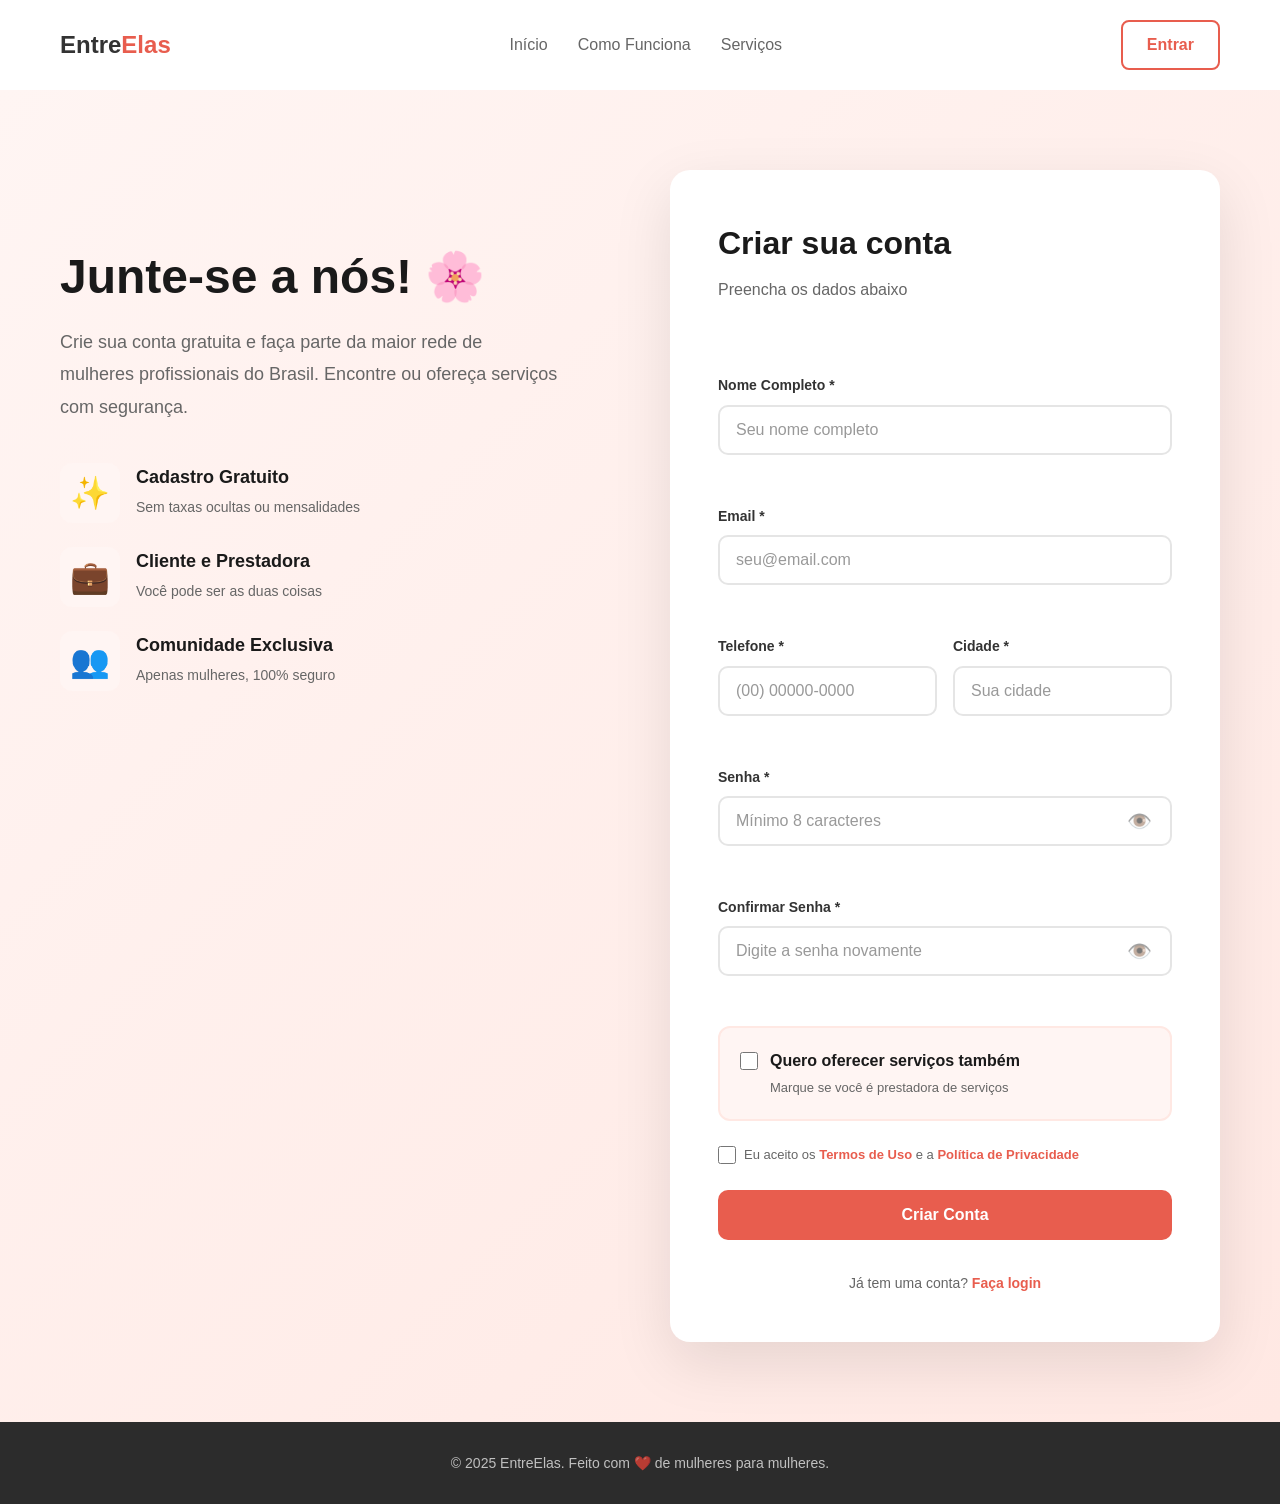
==== entreelas/frontend/pages/cadastro.html @ 90c79258 "upando um monte de pastas" ====
<html lang="pt-BR">
<head>
    <meta charset="UTF-8">
    <meta name="viewport" content="width=device-width, initial-scale=1.0">
    <title>Cadastrar - EntreElas</title>
    <link rel="stylesheet" href="../assets/css/style.css">
    <link rel="stylesheet" href="../assets/css/login.css">
    <link rel="stylesheet" href="../assets/css/cadastro.css">
</head>
<body>
    <!-- Header -->
    <header class="header">
        <div class="container">
            <a href="../index.html" class="logo">
                <h1 class="logo-text">Entre<span class="logo-highlight">Elas</span></h1>
            </a>
            
            <nav class="nav">
                <a href="../index.html" class="nav-link">Início</a>
                <a href="../index.html#como-funciona" class="nav-link">Como Funciona</a>
                <a href="../index.html#servicos" class="nav-link">Serviços</a>
            </nav>

            <div class="header-buttons">
                <a href="login.html" class="btn-entrar-header">Entrar</a>
            </div>
        </div>
    </header>

    <!-- Cadastro Section -->
    <section class="login-section cadastro-section">
        <div class="container">
            <div class="login-container">
                <!-- Lado Esquerdo - Informações -->
                <div class="login-info">
                    <div class="info-content">
                        <h2 class="info-title">Junte-se a nós! 🌸</h2>
                        <p class="info-description">
                            Crie sua conta gratuita e faça parte da maior rede de 
                            mulheres profissionais do Brasil. Encontre ou ofereça 
                            serviços com segurança.
                        </p>
                        
                        <div class="info-features">
                            <div class="feature-item">
                                <span class="feature-icon">✨</span>
                                <div>
                                    <h4>Cadastro Gratuito</h4>
                                    <p>Sem taxas ocultas ou mensalidades</p>
                                </div>
                            </div>
                            <div class="feature-item">
                                <span class="feature-icon">💼</span>
                                <div>
                                    <h4>Cliente e Prestadora</h4>
                                    <p>Você pode ser as duas coisas</p>
                                </div>
                            </div>
                            <div class="feature-item">
                                <span class="feature-icon">👥</span>
                                <div>
                                    <h4>Comunidade Exclusiva</h4>
                                    <p>Apenas mulheres, 100% seguro</p>
                                </div>
                            </div>
                        </div>
                    </div>
                </div>

                <!-- Lado Direito - Formulário -->
                <div class="login-form-container">
                    <div class="form-card">
                        <h1 class="form-title">Criar sua conta</h1>
                        <p class="form-subtitle">Preencha os dados abaixo</p>

                        <form id="cadastroForm" class="form">
                            <div id="messageContainer"></div>

                            <!-- Dados Básicos -->
                            <div class="form-group">
                                <label for="nome" class="form-label">Nome Completo *</label>
                                <input 
                                    type="text" 
                                    id="nome" 
                                    name="nome" 
                                    class="form-input" 
                                    placeholder="Seu nome completo"
                                    required
                                    aria-required="true"
                                    minlength="3"
                                >
                                <span class="form-error" id="nomeError"></span>
                            </div>

                            <div class="form-group">
                                <label for="email" class="form-label">Email *</label>
                                <input 
                                    type="email" 
                                    id="email" 
                                    name="email" 
                                    class="form-input" 
                                    placeholder="seu@email.com"
                                    required
                                    aria-required="true"
                                >
                                <span class="form-error" id="emailError"></span>
                            </div>

                            <div class="form-row">
                                <div class="form-group">
                                    <label for="telefone" class="form-label">Telefone *</label>
                                    <input 
                                        type="tel" 
                                        id="telefone" 
                                        name="telefone" 
                                        class="form-input" 
                                        placeholder="(00) 00000-0000"
                                        required
                                        aria-required="true"
                                        maxlength="15"
                                    >
                                    <span class="form-error" id="telefoneError"></span>
                                </div>

                                <div class="form-group">
                                    <label for="cidade" class="form-label">Cidade *</label>
                                    <input 
                                        type="text" 
                                        id="cidade" 
                                        name="cidade" 
                                        class="form-input" 
                                        placeholder="Sua cidade"
                                        required
                                        aria-required="true"
                                    >
                                    <span class="form-error" id="cidadeError"></span>
                                </div>
                            </div>

                            <div class="form-group">
                                <label for="senha" class="form-label">Senha *</label>
                                <div class="password-wrapper">
                                    <input 
                                        type="password" 
                                        id="senha" 
                                        name="senha" 
                                        class="form-input" 
                                        placeholder="Mínimo 8 caracteres"
                                        required
                                        aria-required="true"
                                        minlength="8"
                                    >
                                    <button type="button" class="toggle-password" id="togglePassword">
                                        👁️
                                    </button>
                                </div>
                                <span class="form-error" id="senhaError"></span>
                            </div>

                            <div class="form-group">
                                <label for="confirmarSenha" class="form-label">Confirmar Senha *</label>
                                <div class="password-wrapper">
                                    <input 
                                        type="password" 
                                        id="confirmarSenha" 
                                        name="confirmarSenha" 
                                        class="form-input" 
                                        placeholder="Digite a senha novamente"
                                        required
                                        aria-required="true"
                                        minlength="8"
                                    >
                                    <button type="button" class="toggle-password" id="toggleConfirmPassword">
                                        👁️
                                    </button>
                                </div>
                                <span class="form-error" id="confirmarSenhaError"></span>
                            </div>

                            <!-- Checkbox Prestadora -->
                            <div class="prestadora-section">
                                <label class="checkbox-container prestadora-checkbox">
                                    <input type="checkbox" id="ehPrestadora" name="ehPrestadora">
                                   
                                    <div>
                                        <strong>Quero oferecer serviços também</strong>
                                        <p class="checkbox-description">Marque se você é prestadora de serviços</p>
                                    </div>
                                </label>
                            </div>

                            <!-- Campos de Prestadora (aparecem se marcar checkbox) -->
                            <div id="prestadoraFields" class="prestadora-fields" style="display: none;">
                                <div class="form-group">
                                    <label for="areaAtuacao" class="form-label">Área de Atuação</label>
                                    <select id="areaAtuacao" name="areaAtuacao" class="form-input">
                                        <option value="">Selecione uma área</option>
                                        <option value="Eletricista">Eletricista</option>
                                        <option value="Babá">Babá</option>
                                        <option value="Diarista">Diarista</option>
                                        <option value="Cozinheira">Cozinheira</option>
                                        <option value="Cuidadora de Idosos">Cuidadora de Idosos</option>
                                        <option value="Manicure">Manicure</option>
                                        <option value="Costureira">Costureira</option>
                                        <option value="Personal Trainer">Personal Trainer</option>
                                        <option value="Psicóloga">Psicóloga</option>
                                        <option value="Encanadora">Encanadora</option>
                                        <option value="Pintora">Pintora</option>
                                        <option value="Jardineira">Jardineira</option>
                                        <option value="Outra">Outra</option>
                                    </select>
                                    <span class="form-error" id="areaAtuacaoError"></span>
                                </div>

                                <div class="form-group">
                                    <label for="descricaoProfissional" class="form-label">Descrição Profissional</label>
                                    <textarea 
                                        id="descricaoProfissional" 
                                        name="descricaoProfissional" 
                                        class="form-input form-textarea" 
                                        placeholder="Conte um pouco sobre sua experiência e serviços..."
                                        rows="4"
                                    ></textarea>
                                    <span class="form-error" id="descricaoProfissionalError"></span>
                                </div>
                            </div>

                            <!-- Termos -->
                            <label class="checkbox-container">
                                <input type="checkbox" id="termos" name="termos" required>
                                <span class="terms-text">
                                    Eu aceito os <a href="#" class="link-primary">Termos de Uso</a> e a 
                                    <a href="#" class="link-primary">Política de Privacidade</a>
                                </span>
                            </label>

                            <button type="submit" class="btn-submit" id="btnSubmit">
                                <span id="btnText">Criar Conta</span>
                                <span id="btnLoader" class="loader" style="display: none;"></span>
                            </button>

                            <div class="form-footer">
                                <p>Já tem uma conta? 
                                    <a href="login.html" class="link-primary">Faça login</a>
                                </p>
                            </div>
                        </form>
                    </div>
                </div>
            </div>
        </div>
    </section>

    <!-- Footer -->
    <footer class="footer">
        <div class="container">
            <p class="footer-text">© 2025 EntreElas. Feito com ❤️ de mulheres para mulheres.</p>
        </div>
    </footer>

    <script src="../assets/js/main.js"></script>
    <script src="../assets/js/auth.js"></script>
</body>
</html>
---- entreelas/frontend/assets/css/style.css ----
/* Reset e configurações globais */
* {
    margin: 0;
    padding: 0;
    box-sizing: border-box;
}

body {
    font-family: -apple-system, BlinkMacSystemFont, 'Segoe UI', 'Roboto', 'Helvetica', 'Arial', sans-serif;
    color: #333;
    line-height: 1.6;
    overflow-x: hidden;
}

a {
    text-decoration: none;
    color: inherit;
}

button {
    font-family: inherit;
}

.container {
    max-width: 1200px;
    margin: 0 auto;
    padding: 0 20px;
}

/* Utilitários */
.text-center {
    text-align: center;
}

.mt-20 {
    margin-top: 20px;
}

.mb-20 {
    margin-bottom: 20px;
}

/* Animações */
@keyframes fadeIn {
    from {
        opacity: 0;
        transform: translateY(20px);
    }
    to {
        opacity: 1;
        transform: translateY(0);
    }
}

@keyframes slideInLeft {
    from {
        opacity: 0;
        transform: translateX(-30px);
    }
    to {
        opacity: 1;
        transform: translateX(0);
    }
}

@keyframes slideInRight {
    from {
        opacity: 0;
        transform: translateX(30px);
    }
    to {
        opacity: 1;
        transform: translateX(0);
    }
}

.fade-in {
    animation: fadeIn 0.6s ease-out;
}

.slide-in-left {
    animation: slideInLeft 0.6s ease-out;
}

.slide-in-right {
    animation: slideInRight 0.6s ease-out;
}
---- entreelas/frontend/assets/css/login.css ----
/* Login/Cadastro Shared Styles */
.header {
    background-color: #fff;
    padding: 20px 0;
    box-shadow: 0 2px 10px rgba(0,0,0,0.05);
}

.header .container {
    display: flex;
    justify-content: space-between;
    align-items: center;
}

.logo {
    display: flex;
    align-items: center;
    gap: 8px;
}

.logo-icon {
    width: 40px;
    height: 40px;
    background-color: #E85D4E;
    border-radius: 50%;
    display: flex;
    align-items: center;
    justify-content: center;
    font-size: 20px;
}

.logo-text {
    font-size: 24px;
    font-weight: 700;
    color: #333;
}

.logo-highlight {
    color: #E85D4E;
}

.nav {
    display: flex;
    gap: 30px;
}

.nav-link {
    color: #666;
    font-weight: 500;
    transition: color 0.3s;
}

.nav-link:hover {
    color: #E85D4E;
}

.btn-cadastrar {
    padding: 10px 24px;
    background-color: #E85D4E;
    border: none;
    border-radius: 8px;
    color: white;
    font-weight: 600;
    cursor: pointer;
    transition: background-color 0.3s;
    display: inline-block;
}

.btn-cadastrar:hover {
    background-color: #d54a3b;
}

/* Login Section */
.login-section {
    min-height: calc(100vh - 160px);
    background: linear-gradient(135deg, #FFF5F3 0%, #FFE8E3 100%);
    padding: 60px 0;
    display: flex;
    align-items: center;
}

.login-container {
    display: grid;
    grid-template-columns: 1fr 1fr;
    gap: 60px;
    align-items: center;
}

/* Login Info */
.login-info {
    display: flex;
    align-items: center;
    margin-bottom: 104%;
}

.info-content {
    max-width: 500px;
}

.info-title {
    font-size: 48px;
    font-weight: 800;
    color: #1a1a1a;
    margin-bottom: 20px;
    line-height: 1.2;
}

.info-description {
    font-size: 18px;
    color: #666;
    line-height: 1.8;
    margin-bottom: 40px;
}

.info-features {
    display: flex;
    flex-direction: column;
    gap: 24px;
}

.feature-item {
    display: flex;
    gap: 16px;
    align-items: flex-start;
}

.feature-icon {
    font-size: 32px;
    background-color: #FFF5F3;
    width: 60px;
    height: 60px;
    border-radius: 12px;
    display: flex;
    align-items: center;
    justify-content: center;
    flex-shrink: 0;
}

.feature-item h4 {
    font-size: 18px;
    font-weight: 700;
    color: #1a1a1a;
    margin-bottom: 4px;
}

.feature-item p {
    font-size: 14px;
    color: #666;
}

/* Form Container */
.login-form-container {
    display: flex;
    justify-content: center;
}

.form-card {
    background-color: white;
    padding: 48px;
    border-radius: 20px;
    box-shadow: 0 20px 60px rgba(0,0,0,0.1);
    width: 100%;
    max-width: 480px;
}

.form-title {
    font-size: 32px;
    font-weight: 800;
    color: #1a1a1a;
    margin-bottom: 8px;
}

.form-subtitle {
    font-size: 16px;
    color: #666;
    margin-bottom: 32px;
}

/* Form Styles */
.form {
    display: flex;
    flex-direction: column;
    gap: 24px;
}

.form-group {
    display: flex;
    flex-direction: column;
    gap: 8px;
}

.form-label {
    font-size: 14px;
    font-weight: 600;
    color: #333;
}

.form-input {
    padding: 14px 16px;
    border: 2px solid #E5E5E5;
    border-radius: 10px;
    font-size: 16px;
    color: #333;
    transition: all 0.3s;
    width: 100%;
}

.form-input:focus {
    outline: none;
    border-color: #E85D4E;
    box-shadow: 0 0 0 4px rgba(232, 93, 78, 0.1);
}

.form-input::placeholder {
    color: #999;
}

.form-error {
    font-size: 13px;
    color: #DC3545;
    min-height: 18px;
}

/* Password Wrapper */
.password-wrapper {
    position: relative;
}

.password-wrapper .form-input {
    padding-right: 50px;
}

.toggle-password {
    position: absolute;
    right: 12px;
    top: 50%;
    transform: translateY(-50%);
    background: none;
    border: none;
    cursor: pointer;
    font-size: 20px;
    padding: 8px;
    opacity: 0.6;
    transition: opacity 0.3s;
}

.toggle-password:hover {
    opacity: 1;
}

/* Form Options */
.form-options {
    display: flex;
    justify-content: space-between;
    align-items: center;
    margin-top: -8px;
}

.checkbox-container {
    display: flex;
    align-items: center;
    gap: 8px;
    font-size: 14px;
    color: #666;
    cursor: pointer;
    user-select: none;
}

.checkbox-container input[type="checkbox"] {
    width: 18px;
    height: 18px;
    cursor: pointer;
    accent-color: #E85D4E;
}

.forgot-password {
    font-size: 14px;
    color: #E85D4E;
    font-weight: 600;
    transition: color 0.3s;
}

.forgot-password:hover {
    color: #d54a3b;
}

/* Submit Button */
.btn-submit {
    padding: 16px;
    background-color: #E85D4E;
    border: none;
    border-radius: 10px;
    color: white;
    font-size: 16px;
    font-weight: 600;
    cursor: pointer;
    transition: all 0.3s;
    position: relative;
    display: flex;
    align-items: center;
    justify-content: center;
    gap: 8px;
}

.btn-submit:hover {
    background-color: #d54a3b;
    transform: translateY(-2px);
    box-shadow: 0 4px 12px rgba(232, 93, 78, 0.3);
}

.btn-submit:disabled {
    background-color: #ccc;
    cursor: not-allowed;
    transform: none;
}

/* Loader */
.loader {
    width: 20px;
    height: 20px;
    border: 3px solid rgba(255,255,255,0.3);
    border-top-color: white;
    border-radius: 50%;
    animation: spin 0.8s linear infinite;
}

@keyframes spin {
    to { transform: rotate(360deg); }
}

/* Form Footer */
.form-footer {
    text-align: center;
    margin-top: 8px;
}

.form-footer p {
    font-size: 14px;
    color: #666;
}

.link-primary {
    color: #E85D4E;
    font-weight: 600;
    transition: color 0.3s;
}

.link-primary:hover {
    color: #d54a3b;
}

/* Messages */
#messageContainer {
    margin-bottom: 16px;
}

.alert {
    padding: 12px 16px;
    border-radius: 8px;
    font-size: 14px;
    margin-bottom: 16px;
    animation: slideDown 0.3s ease-out;
}

.alert-success {
    background-color: #D4EDDA;
    color: #155724;
    border: 1px solid #C3E6CB;
}

.alert-error {
    background-color: #F8D7DA;
    color: #721C24;
    border: 1px solid #F5C6CB;
}

@keyframes slideDown {
    from {
        opacity: 0;
        transform: translateY(-10px);
    }
    to {
        opacity: 1;
        transform: translateY(0);
    }
}

/* Footer */
.footer {
    background-color: #2C2C2C;
    color: white;
    padding: 30px 0;
    text-align: center;
}

.footer-text {
    font-size: 14px;
    color: rgba(255,255,255,0.7);
}

/* Responsividade */
@media (max-width: 1024px) {
    .login-container {
        grid-template-columns: 1fr;
        gap: 40px;
    }

    .login-info {
        text-align: center;
        justify-content: center;
    }

    .info-content {
        max-width: 600px;
    }

    .info-features {
        align-items: center;
    }

    .feature-item {
        max-width: 400px;
    }
}

@media (max-width: 768px) {
    .nav {
        display: none;
    }

    .login-section {
        padding: 40px 0;
    }

    .form-card {
        padding: 32px 24px;
    }

    .info-title {
        font-size: 36px;
    }

    .form-title {
        font-size: 28px;
    }

    .form-options {
        flex-direction: column;
        align-items: flex-start;
        gap: 12px;
    }
}
---- entreelas/frontend/assets/css/cadastro.css ----
/* Estilos específicos do cadastro */
.btn-entrar-header {
    padding: 10px 24px;
    background-color: transparent;
    border: 2px solid #E85D4E;
    border-radius: 8px;
    color: #E85D4E;
    font-weight: 600;
    cursor: pointer;
    transition: all 0.3s;
    display: inline-block;
}

.btn-entrar-header:hover {
    background-color: #E85D4E;
    color: white;
}

.cadastro-section {
    padding: 80px 0;
}

.form-card {
    max-width: 550px;
}

.form-row {
    display: grid;
    grid-template-columns: 1fr 1fr;
    gap: 16px;
}

.form-textarea {
    resize: vertical;
    min-height: 100px;
    font-family: inherit;
}

/* Prestadora Section */
.prestadora-section {
    background-color: #FFF5F3;
    padding: 20px;
    border-radius: 12px;
    border: 2px solid #FFE8E3;
}

.prestadora-checkbox {
    cursor: pointer;
    display: flex;
    align-items: flex-start;
    gap: 12px;
}

.prestadora-checkbox input[type="checkbox"] {
    margin-top: 4px;
}

.prestadora-checkbox strong {
    font-size: 16px;
    color: #1a1a1a;
    display: block;
    margin-bottom: 4px;
}

.checkbox-description {
    font-size: 13px;
    color: #666;
    margin: 0;
}

.checkmark-custom {
    width: 20px;
    height: 20px;
    border: 2px solid #E85D4E;
    border-radius: 4px;
    flex-shrink: 0;
    margin-top: 2px;
}

input[type="checkbox"]:checked + .checkmark-custom {
    background-color: #E85D4E;
    position: relative;
}

input[type="checkbox"]:checked + .checkmark-custom::after {
    content: '✓';
    position: absolute;
    color: white;
    font-size: 14px;
    font-weight: bold;
    top: 50%;
    left: 50%;
    transform: translate(-50%, -50%);
}

/* Campos de Prestadora */
.prestadora-fields {
    background-color: #F8F9FA;
    padding: 24px;
    border-radius: 12px;
    border: 2px solid #E5E5E5;
    animation: slideDown 0.3s ease-out;
}

.terms-text {
    font-size: 13px;
    color: #666;
}

/* Select customizado */
select.form-input {
    cursor: pointer;
    appearance: none;
    background-image: url("data:image/svg+xml,%3Csvg xmlns='http://www.w3.org/2000/svg' width='12' height='12' viewBox='0 0 12 12'%3E%3Cpath fill='%23333' d='M6 9L1 4h10z'/%3E%3C/svg%3E");
    background-repeat: no-repeat;
    background-position: right 16px center;
    padding-right: 40px;
}

/* Responsividade */
@media (max-width: 768px) {
    .form-row {
        grid-template-columns: 1fr;
    }

    .cadastro-section {
        padding: 40px 0;
    }
}
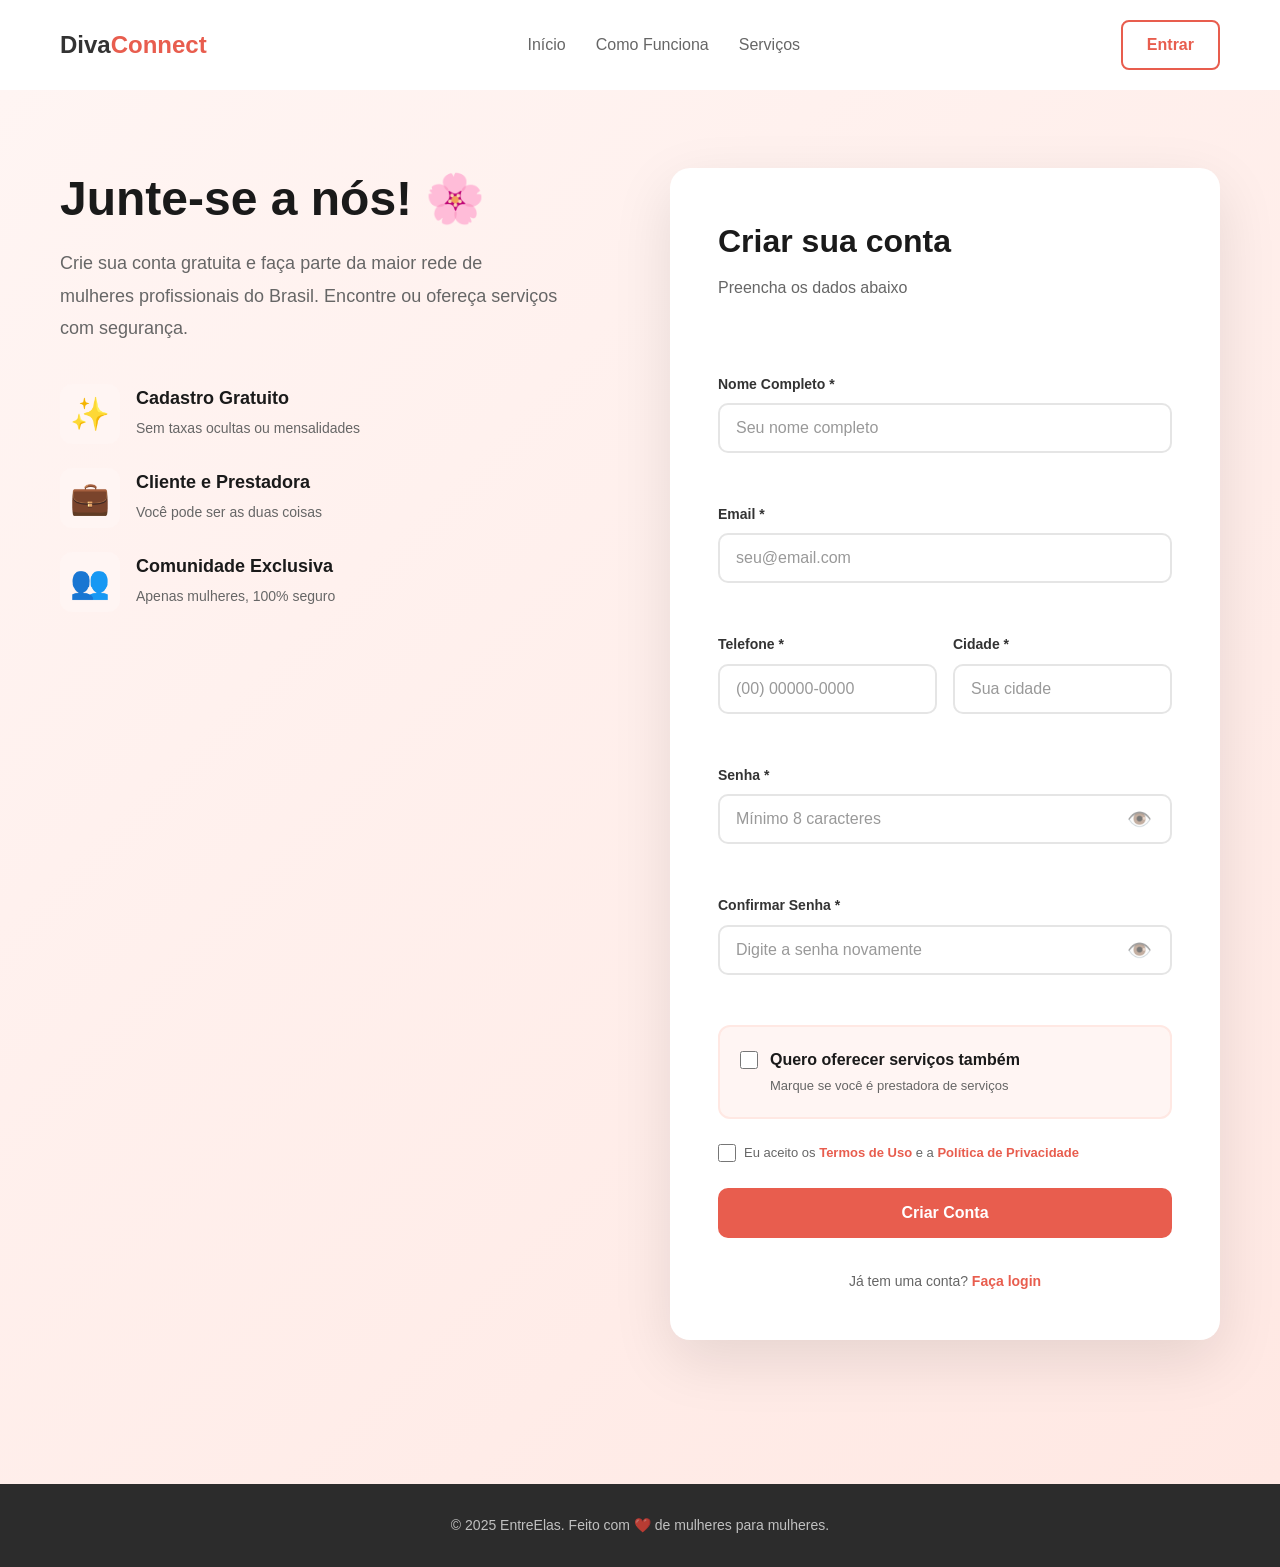
==== commit ca18c668: "comitando as mudanças" ====
--- a/entreelas/frontend/pages/cadastro.html
+++ b/entreelas/frontend/pages/cadastro.html
@@ -13,7 +13,7 @@
     <header class="header">
         <div class="container">
             <a href="../index.html" class="logo">
-                <h1 class="logo-text">Entre<span class="logo-highlight">Elas</span></h1>
+                <h1 class="logo-text">Diva<span class="logo-highlight">Connect</span></h1>
             </a>
             
             <nav class="nav">
--- a/entreelas/frontend/assets/css/login.css
+++ b/entreelas/frontend/assets/css/login.css
@@ -89,7 +89,7 @@
 .login-info {
     display: flex;
     align-items: center;
-    margin-bottom: 104%;
+    margin-bottom: 144%;
 }
 
 .info-content {
@@ -148,9 +148,10 @@
 }
 
 /* Form Container */
-.login-form-container {
+.login-form-container{
     display: flex;
     justify-content: center;
+    margin-top: -12%;
 }
 
 .form-card {
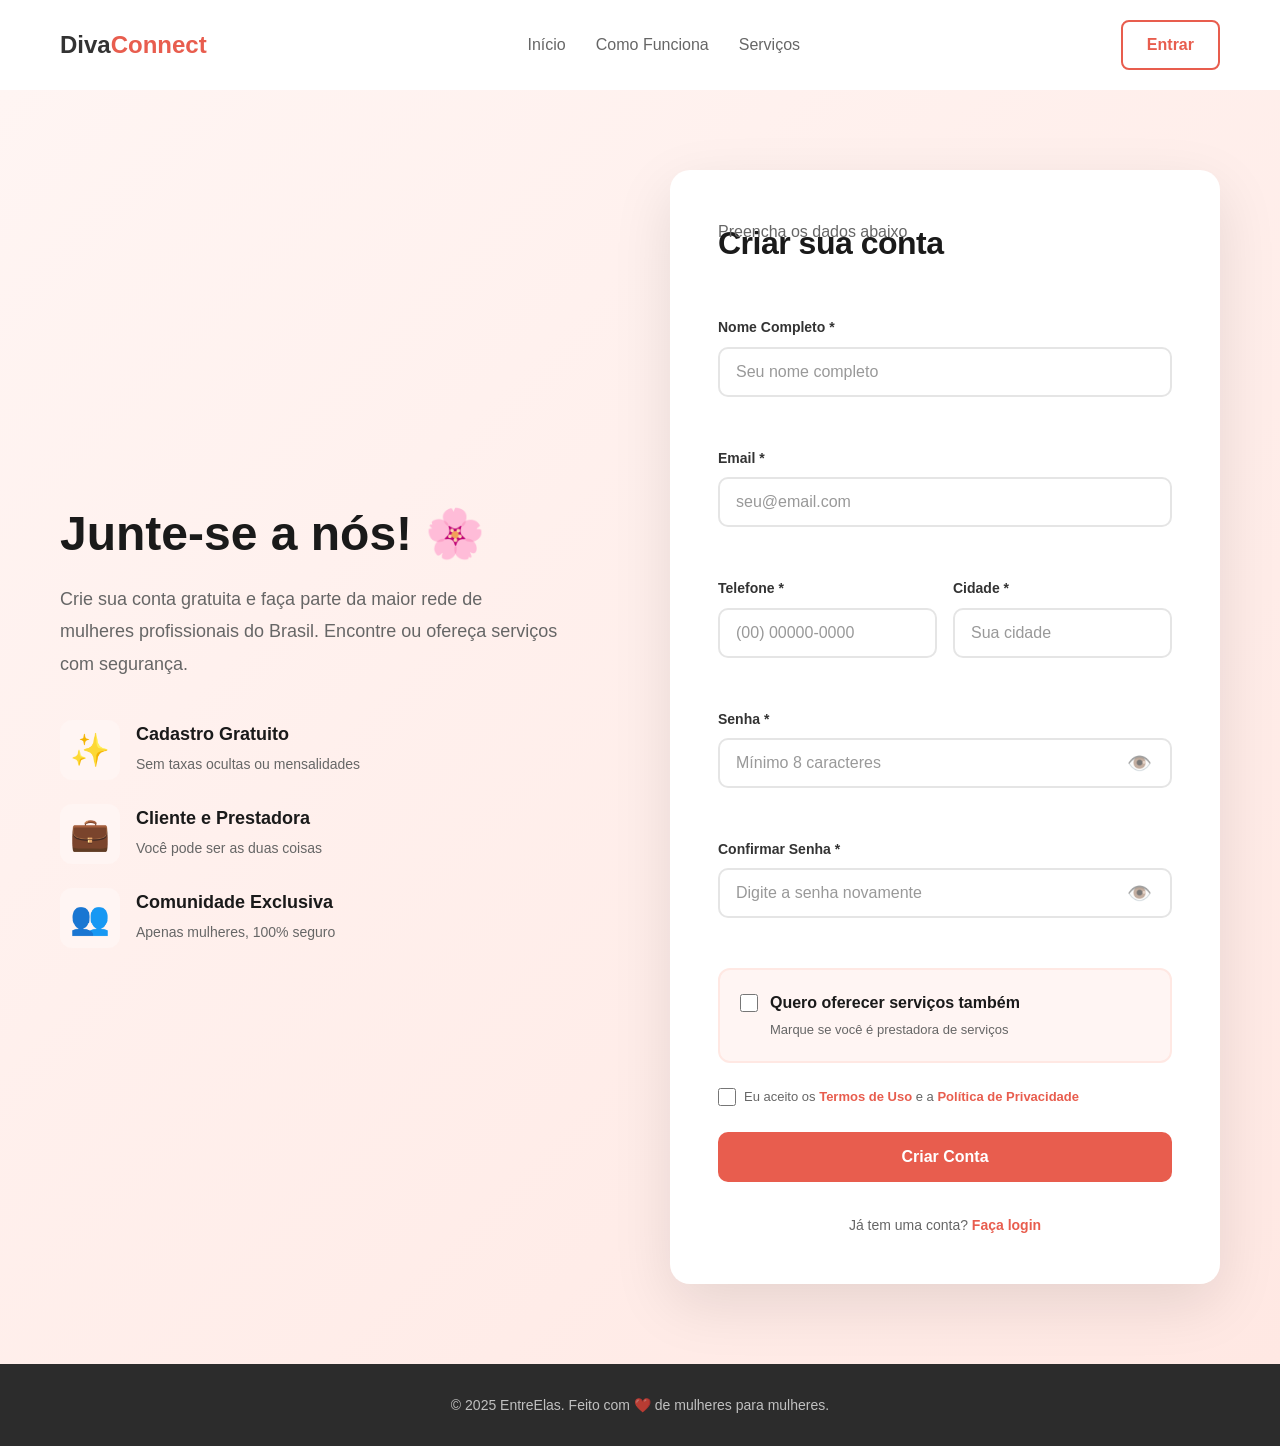
==== commit 5bbf4543: "colocando mais imagens" ====
--- a/entreelas/frontend/pages/cadastro.html
+++ b/entreelas/frontend/pages/cadastro.html
@@ -9,7 +9,6 @@
     <link rel="stylesheet" href="../assets/css/cadastro.css">
 </head>
 <body>
-    <!-- Header -->
     <header class="header">
         <div class="container">
             <a href="../index.html" class="logo">
@@ -28,11 +27,9 @@
         </div>
     </header>
 
-    <!-- Cadastro Section -->
     <section class="login-section cadastro-section">
         <div class="container">
             <div class="login-container">
-                <!-- Lado Esquerdo - Informações -->
                 <div class="login-info">
                     <div class="info-content">
                         <h2 class="info-title">Junte-se a nós! 🌸</h2>
@@ -68,7 +65,6 @@
                     </div>
                 </div>
 
-                <!-- Lado Direito - Formulário -->
                 <div class="login-form-container">
                     <div class="form-card">
                         <h1 class="form-title">Criar sua conta</h1>
@@ -77,7 +73,6 @@
                         <form id="cadastroForm" class="form">
                             <div id="messageContainer"></div>
 
-                            <!-- Dados Básicos -->
                             <div class="form-group">
                                 <label for="nome" class="form-label">Nome Completo *</label>
                                 <input 
@@ -178,7 +173,6 @@
                                 <span class="form-error" id="confirmarSenhaError"></span>
                             </div>
 
-                            <!-- Checkbox Prestadora -->
                             <div class="prestadora-section">
                                 <label class="checkbox-container prestadora-checkbox">
                                     <input type="checkbox" id="ehPrestadora" name="ehPrestadora">
@@ -190,7 +184,6 @@
                                 </label>
                             </div>
 
-                            <!-- Campos de Prestadora (aparecem se marcar checkbox) -->
                             <div id="prestadoraFields" class="prestadora-fields" style="display: none;">
                                 <div class="form-group">
                                     <label for="areaAtuacao" class="form-label">Área de Atuação</label>
@@ -226,7 +219,6 @@
                                 </div>
                             </div>
 
-                            <!-- Termos -->
                             <label class="checkbox-container">
                                 <input type="checkbox" id="termos" name="termos" required>
                                 <span class="terms-text">
@@ -252,7 +244,6 @@
         </div>
     </section>
 
-    <!-- Footer -->
     <footer class="footer">
         <div class="container">
             <p class="footer-text">© 2025 EntreElas. Feito com ❤️ de mulheres para mulheres.</p>
--- a/entreelas/frontend/assets/css/login.css
+++ b/entreelas/frontend/assets/css/login.css
@@ -1,4 +1,645 @@
-/* Login/Cadastro Shared Styles */
+/* Login Page - Design Único */
+* {
+    margin: 0;
+    padding: 0;
+    box-sizing: border-box;
+}
+
+body {
+    font-family: -apple-system, BlinkMacSystemFont, 'Segoe UI', 'Roboto', 'Oxygen', sans-serif;
+    overflow: hidden;
+}
+
+.login-wrapper {
+    display: grid;
+    grid-template-columns: 45% 55%;
+    height: 100vh;
+    position: relative;
+}
+
+/* ========== LADO ESQUERDO - BRANDING ========== */
+.login-brand-side {
+    background: linear-gradient(135deg, #E85D4E 0%, #FF6B6B 50%, #FF9E8E 100%);
+    position: relative;
+    overflow: hidden;
+    display: flex;
+    align-items: center;
+    justify-content: center;
+}
+
+/* Formas Flutuantes Animadas */
+.floating-shapes {
+    position: absolute;
+    width: 100%;
+    height: 100%;
+    overflow: hidden;
+}
+
+.shape {
+    position: absolute;
+    border-radius: 50%;
+    background: rgba(255, 255, 255, 0.1);
+    backdrop-filter: blur(10px);
+    animation: float 20s infinite ease-in-out;
+}
+
+.shape-1 {
+    width: 300px;
+    height: 300px;
+    top: -100px;
+    left: -100px;
+    animation-delay: 0s;
+}
+
+.shape-2 {
+    width: 200px;
+    height: 200px;
+    bottom: -50px;
+    right: -50px;
+    animation-delay: 5s;
+}
+
+.shape-3 {
+    width: 150px;
+    height: 150px;
+    top: 50%;
+    left: 10%;
+    animation-delay: 10s;
+}
+
+.shape-4 {
+    width: 100px;
+    height: 100px;
+    bottom: 20%;
+    left: 60%;
+    animation-delay: 15s;
+}
+
+@keyframes float {
+    0%, 100% {
+        transform: translate(0, 0) scale(1);
+    }
+    33% {
+        transform: translate(30px, -30px) scale(1.1);
+    }
+    66% {
+        transform: translate(-20px, 20px) scale(0.9);
+    }
+}
+
+/* Brand Content */
+.brand-content {
+    position: relative;
+    z-index: 1;
+    text-align: center;
+    color: white;
+    padding: 40px;
+    animation: slideInLeft 0.8s ease-out;
+}
+
+.brand-logo {
+    margin-bottom: 32px;
+}
+
+.logo-circle {
+    width: 80px;
+    height: 80px;
+    background: rgba(255, 255, 255, 0.2);
+    backdrop-filter: blur(20px);
+    border-radius: 50%;
+    display: flex;
+    align-items: center;
+    justify-content: center;
+    margin: 0 auto 20px;
+    box-shadow: 0 8px 32px rgba(0, 0, 0, 0.1);
+    animation: pulse 2s infinite;
+}
+
+.heart-svg {
+    width: 40px;
+    height: 40px;
+}
+
+@keyframes pulse {
+    0%, 100% {
+        transform: scale(1);
+    }
+    50% {
+        transform: scale(1.05);
+    }
+}
+
+.brand-title {
+    font-size: 48px;
+    font-weight: 900;
+    letter-spacing: -1px;
+}
+
+.brand-highlight {
+    color: rgba(255, 255, 255, 0.9);
+}
+
+.brand-tagline {
+    max-width: 400px;
+    margin: 0 auto 48px;
+}
+
+.brand-tagline p {
+    font-size: 18px;
+    line-height: 1.6;
+    color: rgba(255, 255, 255, 0.9);
+}
+
+/* Stats */
+.brand-stats {
+    display: flex;
+    justify-content: center;
+    align-items: center;
+    gap: 24px;
+    margin-bottom: 32px;
+    flex-wrap: wrap;
+}
+
+.stat-item {
+    display: flex;
+    flex-direction: column;
+    align-items: center;
+}
+
+.stat-number {
+    font-size: 32px;
+    font-weight: 800;
+    display: block;
+}
+
+.stat-label {
+    font-size: 12px;
+    opacity: 0.9;
+    text-transform: uppercase;
+    letter-spacing: 1px;
+}
+
+.stat-divider {
+    width: 1px;
+    height: 40px;
+    background: rgba(255, 255, 255, 0.3);
+}
+
+/* Feature Chips */
+.brand-features {
+    display: flex;
+    justify-content: center;
+    gap: 12px;
+    flex-wrap: wrap;
+}
+
+.feature-chip {
+    padding: 8px 16px;
+    background: rgba(255, 255, 255, 0.2);
+    backdrop-filter: blur(10px);
+    border-radius: 20px;
+    font-size: 14px;
+    font-weight: 600;
+    border: 1px solid rgba(255, 255, 255, 0.3);
+}
+
+/* ========== LADO DIREITO - FORMULÁRIO ========== */
+.login-form-side {
+    background: #FAFAFA;
+    display: flex;
+    flex-direction: column;
+    justify-content: center;
+    padding: 60px 80px;
+    position: relative;
+    overflow-y: auto;
+    animation: slideInRight 0.8s ease-out;
+}
+
+.back-link {
+    position: absolute;
+    top: 30px;
+    left: 80px;
+    color: #666;
+    text-decoration: none;
+    font-size: 14px;
+    font-weight: 600;
+    transition: all 0.3s;
+    display: flex;
+    align-items: center;
+    gap: 8px;
+}
+
+.back-link:hover {
+    color: #E85D4E;
+    transform: translateX(-4px);
+}
+
+.form-wrapper {
+    max-width: 420px;
+    width: 100%;
+    margin: 0 auto;
+}
+
+.form-header {
+    margin-bottom: 40px;
+}
+
+.form-title {
+    font-size: 36px;
+    font-weight: 800;
+    color: #1a1a1a;
+    margin-bottom: -40px;
+    letter-spacing: -0.5px;
+}
+
+.form-description {
+    font-size: 16px;
+    color: #666;
+}
+
+/* Modern Form */
+.modern-form {
+    display: flex;
+    flex-direction: column;
+    gap: 24px;
+}
+
+.input-group {
+    display: flex;
+    flex-direction: column;
+    gap: 8px;
+}
+
+.input-label {
+    display: flex;
+    align-items: center;
+    gap: 4px;
+}
+
+.label-text {
+    font-size: 14px;
+    font-weight: 600;
+    color: #333;
+}
+
+.label-required {
+    color: #E85D4E;
+}
+
+.input-wrapper {
+    position: relative;
+    display: flex;
+    align-items: center;
+}
+
+.input-icon {
+    position: absolute;
+    left: 16px;
+    font-size: 18px;
+    pointer-events: none;
+}
+
+.modern-input {
+    width: 100%;
+    padding: 14px 16px 14px 48px;
+    border: 2px solid #E5E5E5;
+    border-radius: 12px;
+    font-size: 16px;
+    background: white;
+    transition: all 0.3s;
+    font-family: inherit;
+}
+
+.modern-input:focus {
+    outline: none;
+    border-color: #E85D4E;
+    box-shadow: 0 0 0 4px rgba(232, 93, 78, 0.1);
+}
+
+.modern-input::placeholder {
+    color: #999;
+}
+
+.toggle-visibility {
+    position: absolute;
+    right: 16px;
+    background: none;
+    border: none;
+    cursor: pointer;
+    font-size: 18px;
+    padding: 4px;
+    opacity: 0.6;
+    transition: opacity 0.3s;
+}
+
+.toggle-visibility:hover {
+    opacity: 1;
+}
+
+.input-error {
+    font-size: 13px;
+    color: #DC3545;
+    min-height: 18px;
+}
+
+/* Form Options */
+.form-options {
+    display: flex;
+    justify-content: space-between;
+    align-items: center;
+}
+
+.custom-checkbox {
+    display: flex;
+    align-items: center;
+    gap: 10px;
+    cursor: pointer;
+    user-select: none;
+}
+
+.custom-checkbox input[type="checkbox"] {
+    width: 20px;
+    height: 20px;
+    cursor: pointer;
+    accent-color: #E85D4E;
+}
+
+.checkbox-label {
+    font-size: 14px;
+    color: #666;
+}
+
+.link-secondary {
+    font-size: 14px;
+    color: #E85D4E;
+    text-decoration: none;
+    font-weight: 600;
+    transition: color 0.3s;
+}
+
+.link-secondary:hover {
+    color: #d54a3b;
+}
+
+/* Submit Button */
+.submit-button {
+    width: 100%;
+    padding: 16px;
+    background: linear-gradient(135deg, #E85D4E 0%, #FF6B6B 100%);
+    border: none;
+    border-radius: 12px;
+    color: white;
+    font-size: 16px;
+    font-weight: 600;
+    cursor: pointer;
+    transition: all 0.3s;
+    position: relative;
+    overflow: hidden;
+}
+
+.submit-button::before {
+    content: '';
+    position: absolute;
+    top: 50%;
+    left: 50%;
+    width: 0;
+    height: 0;
+    border-radius: 50%;
+    background: rgba(255, 255, 255, 0.2);
+    transform: translate(-50%, -50%);
+    transition: width 0.6s, height 0.6s;
+}
+
+.submit-button:hover::before {
+    width: 300px;
+    height: 300px;
+}
+
+.submit-button:hover {
+    transform: translateY(-2px);
+    box-shadow: 0 8px 24px rgba(232, 93, 78, 0.3);
+}
+
+.submit-button:active {
+    transform: translateY(0);
+}
+
+.submit-button:disabled {
+    opacity: 0.6;
+    cursor: not-allowed;
+    transform: none;
+}
+
+.button-content {
+    display: flex;
+    align-items: center;
+    justify-content: center;
+    gap: 8px;
+    position: relative;
+    z-index: 1;
+}
+
+.button-icon {
+    font-size: 20px;
+    transition: transform 0.3s;
+}
+
+.submit-button:hover .button-icon {
+    transform: translateX(4px);
+}
+
+.button-loader {
+    display: none;
+    width: 20px;
+    height: 20px;
+    border: 3px solid rgba(255, 255, 255, 0.3);
+    border-top-color: white;
+    border-radius: 50%;
+    animation: spin 0.8s linear infinite;
+}
+
+@keyframes spin {
+    to { transform: rotate(360deg); }
+}
+
+/* Form Footer */
+.form-footer {
+    margin-top: 32px;
+}
+
+.divider {
+    text-align: center;
+    position: relative;
+    margin-bottom: 24px;
+}
+
+.divider::before {
+    content: '';
+    position: absolute;
+    top: 50%;
+    left: 0;
+    right: 0;
+    height: 1px;
+    background: #E5E5E5;
+}
+
+.divider-text {
+    position: relative;
+    background: #FAFAFA;
+    padding: 0 16px;
+    font-size: 14px;
+    color: #999;
+}
+
+.link-create-account {
+    display: flex;
+    align-items: center;
+    justify-content: center;
+    gap: 8px;
+    padding: 14px;
+    background: white;
+    border: 2px solid #E5E5E5;
+    border-radius: 12px;
+    color: #E85D4E;
+    text-decoration: none;
+    font-weight: 600;
+    transition: all 0.3s;
+}
+
+.link-create-account:hover {
+    border-color: #E85D4E;
+    background: #FFF5F3;
+    transform: translateY(-2px);
+}
+
+.link-arrow {
+    transition: transform 0.3s;
+}
+
+.link-create-account:hover .link-arrow {
+    transform: translateX(4px);
+}
+
+/* Security Badge */
+.security-badge {
+    position: absolute;
+    bottom: 12px;
+    left: 50%;
+    transform: translateX(-50%);
+    display: flex;
+    align-items: center;
+    gap: 8px;
+    padding: 12px 20px;
+    background: white;
+    border-radius: 20px;
+    box-shadow: 0 4px 12px rgba(0, 0, 0, 0.08);
+}
+
+.badge-icon {
+    font-size: 16px;
+}
+
+.badge-text {
+    font-size: 12px;
+    color: #666;
+    font-weight: 600;
+}
+
+/* Messages */
+.alert {
+    padding: 12px 16px;
+    border-radius: 10px;
+    font-size: 14px;
+    margin-bottom: 16px;
+    animation: slideDown 0.3s ease-out;
+}
+
+.alert-success {
+    background-color: #D4EDDA;
+    color: #155724;
+    border: 1px solid #C3E6CB;
+}
+
+.alert-error {
+    background-color: #F8D7DA;
+    color: #721C24;
+    border: 1px solid #F5C6CB;
+}
+
+@keyframes slideDown {
+    from {
+        opacity: 0;
+        transform: translateY(-10px);
+    }
+    to {
+        opacity: 1;
+        transform: translateY(0);
+    }
+}
+
+@keyframes slideInLeft {
+    from {
+        opacity: 0;
+        transform: translateX(-30px);
+    }
+    to {
+        opacity: 1;
+        transform: translateX(0);
+    }
+}
+
+@keyframes slideInRight {
+    from {
+        opacity: 0;
+        transform: translateX(30px);
+    }
+    to {
+        opacity: 1;
+        transform: translateX(0);
+    }
+}
+
+/* Responsividade */
+@media (max-width: 1024px) {
+    .login-wrapper {
+        grid-template-columns: 1fr;
+    }
+
+    .login-brand-side {
+        display: none;
+    }
+
+    .login-form-side {
+        padding: 40px;
+    }
+
+    .back-link {
+        left: 40px;
+    }
+}
+
+@media (max-width: 768px) {
+    .login-form-side {
+        padding: 32px 24px;
+    }
+
+    .back-link {
+        left: 24px;
+        top: 24px;
+    }
+
+    .form-title {
+        font-size: 28px;
+    }
+
+    .security-badge {
+        position: relative;
+        bottom: auto;
+        left: auto;
+        transform: none;
+        margin-top: 32px;
+    }
+}
 .header {
     background-color: #fff;
     padding: 20px 0;
@@ -89,7 +730,6 @@
 .login-info {
     display: flex;
     align-items: center;
-    margin-bottom: 144%;
 }
 
 .info-content {
@@ -148,10 +788,9 @@
 }
 
 /* Form Container */
-.login-form-container{
+.login-form-container {
     display: flex;
     justify-content: center;
-    margin-top: -12%;
 }
 
 .form-card {
@@ -167,7 +806,7 @@
     font-size: 32px;
     font-weight: 800;
     color: #1a1a1a;
-    margin-bottom: 8px;
+    margin-bottom: -50px;
 }
 
 .form-subtitle {
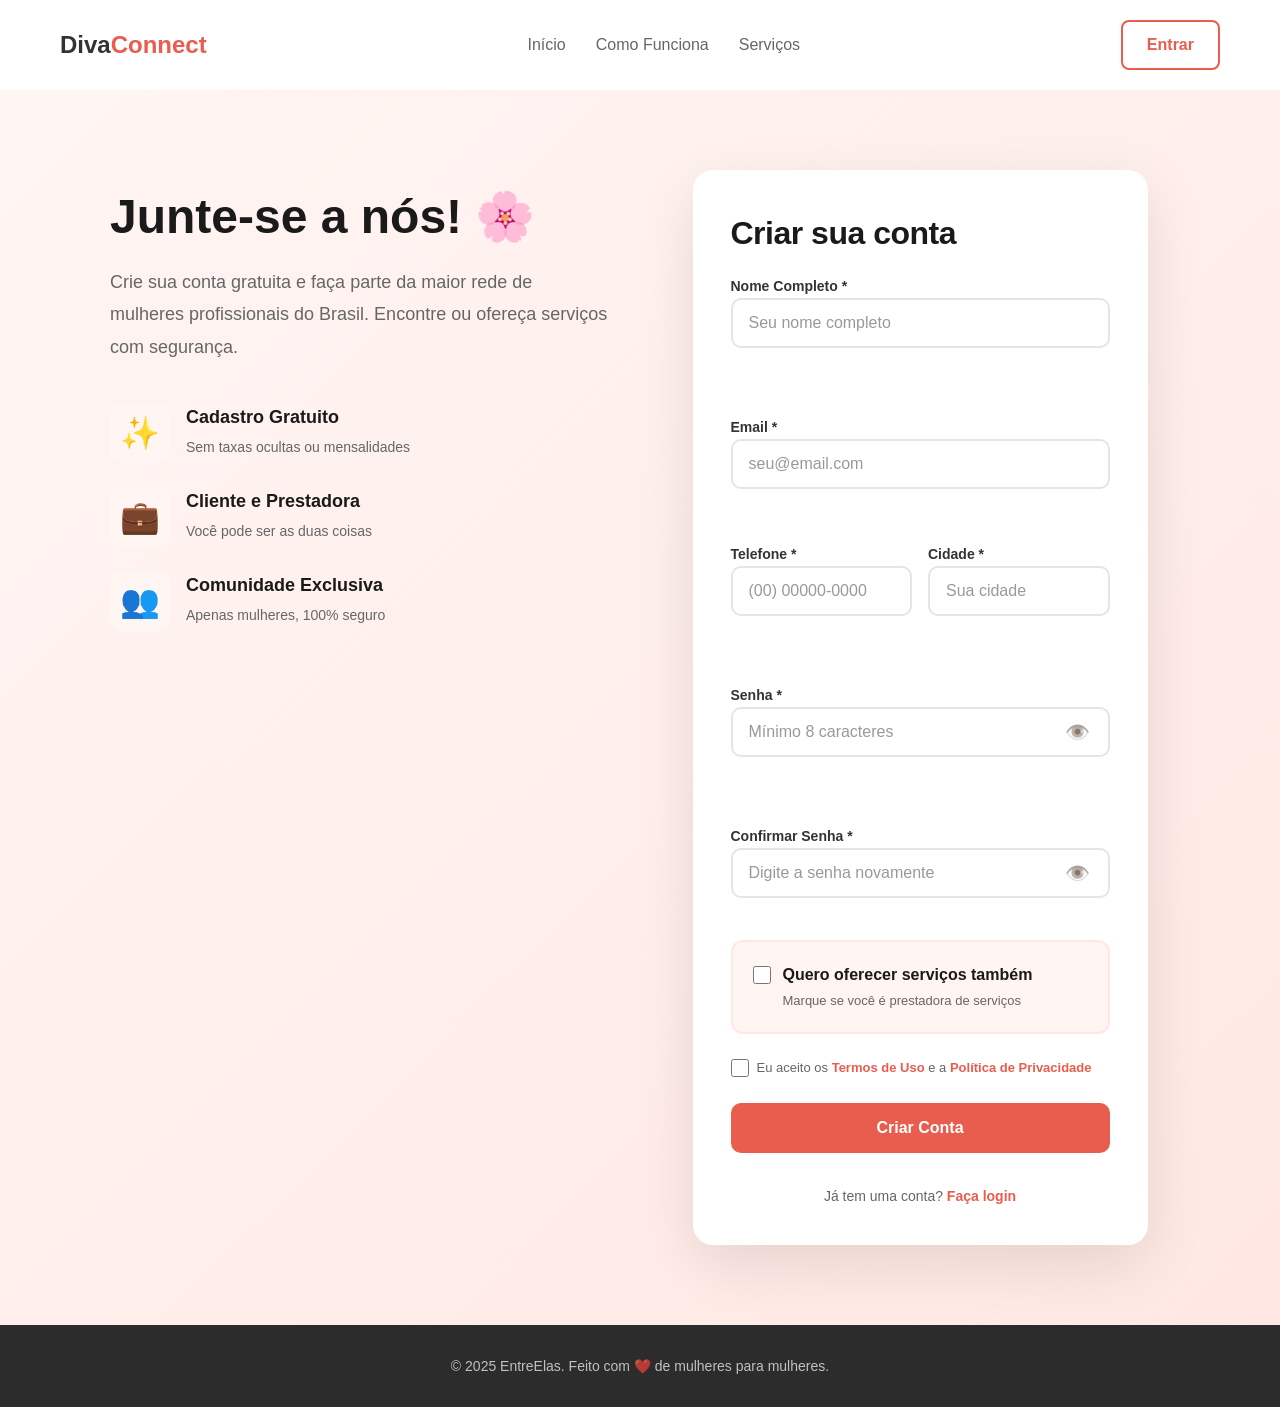
==== commit 144cf89a: "adicionei o README.md e tentei arrumar o cadastro" ====
--- a/entreelas/frontend/pages/cadastro.html
+++ b/entreelas/frontend/pages/cadastro.html
@@ -68,7 +68,6 @@
                 <div class="login-form-container">
                     <div class="form-card">
                         <h1 class="form-title">Criar sua conta</h1>
-                        <p class="form-subtitle">Preencha os dados abaixo</p>
 
                         <form id="cadastroForm" class="form">
                             <div id="messageContainer"></div>
--- a/entreelas/frontend/assets/css/login.css
+++ b/entreelas/frontend/assets/css/login.css
@@ -301,7 +301,7 @@
 
 .modern-input {
     width: 100%;
-    padding: 14px 16px 14px 48px;
+    padding: 14px 16px 14px 12px;
     border: 2px solid #E5E5E5;
     border-radius: 12px;
     font-size: 16px;
@@ -730,6 +730,7 @@
 .login-info {
     display: flex;
     align-items: center;
+    margin-bottom: 119%;
 }
 
 .info-content {
@@ -795,10 +796,10 @@
 
 .form-card {
     background-color: white;
-    padding: 48px;
+    padding: 38px;
     border-radius: 20px;
     box-shadow: 0 20px 60px rgba(0,0,0,0.1);
-    width: 100%;
+    width: 91%;
     max-width: 480px;
 }
 
@@ -825,7 +826,7 @@
 .form-group {
     display: flex;
     flex-direction: column;
-    gap: 8px;
+    margin-top: 7%;
 }
 
 .form-label {
--- a/entreelas/frontend/assets/css/cadastro.css
+++ b/entreelas/frontend/assets/css/cadastro.css
@@ -20,9 +20,6 @@
     padding: 80px 0;
 }
 
-.form-card {
-    max-width: 550px;
-}
 
 .form-row {
     display: grid;
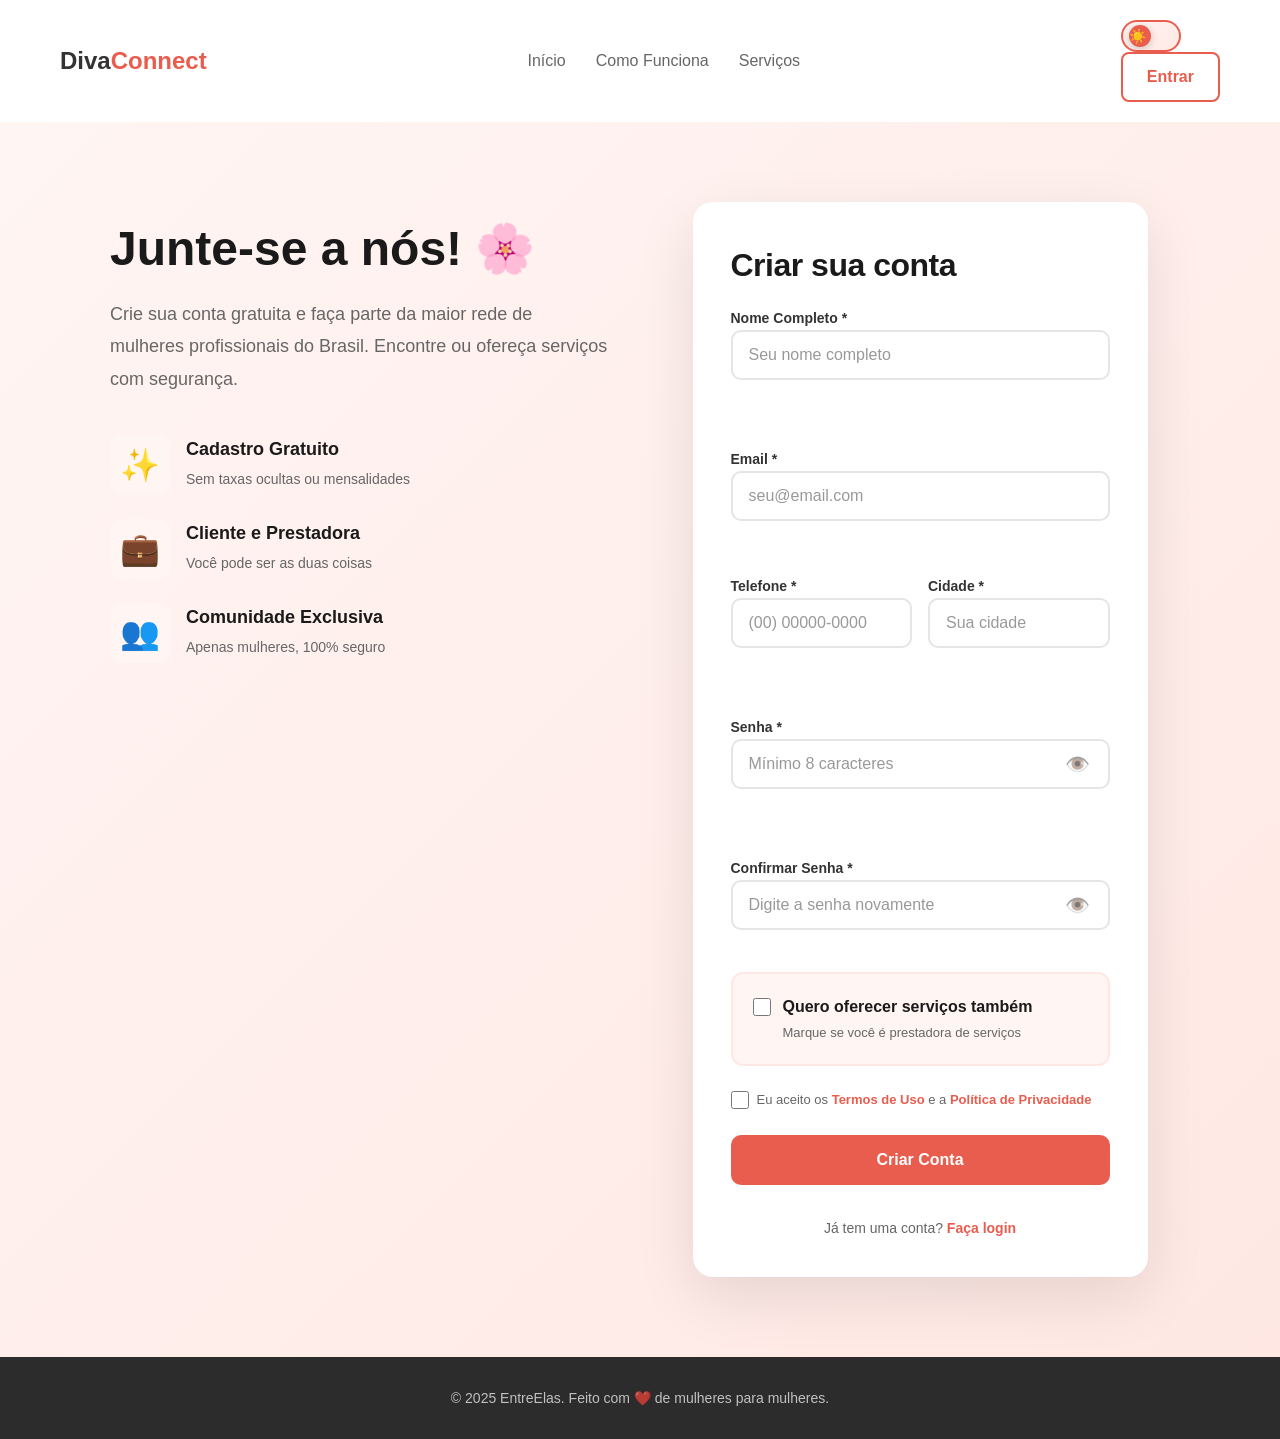
==== commit 37ba282f: "implementando o dark mode" ====
--- a/entreelas/frontend/pages/cadastro.html
+++ b/entreelas/frontend/pages/cadastro.html
@@ -7,6 +7,7 @@
     <link rel="stylesheet" href="../assets/css/style.css">
     <link rel="stylesheet" href="../assets/css/login.css">
     <link rel="stylesheet" href="../assets/css/cadastro.css">
+    <link rel="stylesheet" href="../assets/css/darkmode-universal.css">
 </head>
 <body>
     <header class="header">
@@ -199,7 +200,7 @@
                                         <option value="Psicóloga">Psicóloga</option>
                                         <option value="Encanadora">Encanadora</option>
                                         <option value="Pintora">Pintora</option>
-                                        <option value="Jardineira">Jardineira</option>
+                                        <option value="Desenvolvedora">Desenvolvedora</option>
                                         <option value="Outra">Outra</option>
                                     </select>
                                     <span class="form-error" id="areaAtuacaoError"></span>
@@ -251,5 +252,6 @@
 
     <script src="../assets/js/main.js"></script>
     <script src="../assets/js/auth.js"></script>
+    <script src="../assets/js/darkmode-universal.js"></script>
 </body>
 </html>
--- a/entreelas/frontend/assets/css/style.css
+++ b/entreelas/frontend/assets/css/style.css
@@ -1,4 +1,4 @@
-/* Reset e configurações globais */
+
 * {
     margin: 0;
     padding: 0;
@@ -27,7 +27,6 @@
     padding: 0 20px;
 }
 
-/* Utilitários */
 .text-center {
     text-align: center;
 }
@@ -40,7 +39,6 @@
     margin-bottom: 20px;
 }
 
-/* Animações */
 @keyframes fadeIn {
     from {
         opacity: 0;
--- a/entreelas/frontend/assets/css/login.css
+++ b/entreelas/frontend/assets/css/login.css
@@ -1,4 +1,4 @@
-/* Login Page - Design Único */
+
 * {
     margin: 0;
     padding: 0;
@@ -17,7 +17,6 @@
     position: relative;
 }
 
-/* ========== LADO ESQUERDO - BRANDING ========== */
 .login-brand-side {
     background: linear-gradient(135deg, #E85D4E 0%, #FF6B6B 50%, #FF9E8E 100%);
     position: relative;
@@ -27,7 +26,6 @@
     justify-content: center;
 }
 
-/* Formas Flutuantes Animadas */
 .floating-shapes {
     position: absolute;
     width: 100%;
@@ -87,7 +85,6 @@
     }
 }
 
-/* Brand Content */
 .brand-content {
     position: relative;
     z-index: 1;
@@ -150,7 +147,6 @@
     color: rgba(255, 255, 255, 0.9);
 }
 
-/* Stats */
 .brand-stats {
     display: flex;
     justify-content: center;
@@ -185,7 +181,6 @@
     background: rgba(255, 255, 255, 0.3);
 }
 
-/* Feature Chips */
 .brand-features {
     display: flex;
     justify-content: center;
@@ -203,7 +198,6 @@
     border: 1px solid rgba(255, 255, 255, 0.3);
 }
 
-/* ========== LADO DIREITO - FORMULÁRIO ========== */
 .login-form-side {
     background: #FAFAFA;
     display: flex;
@@ -257,7 +251,6 @@
     color: #666;
 }
 
-/* Modern Form */
 .modern-form {
     display: flex;
     flex-direction: column;
@@ -342,7 +335,6 @@
     min-height: 18px;
 }
 
-/* Form Options */
 .form-options {
     display: flex;
     justify-content: space-between;
@@ -381,7 +373,6 @@
     color: #d54a3b;
 }
 
-/* Submit Button */
 .submit-button {
     width: 100%;
     padding: 16px;
@@ -462,7 +453,6 @@
     to { transform: rotate(360deg); }
 }
 
-/* Form Footer */
 .form-footer {
     margin-top: 32px;
 }
@@ -520,7 +510,6 @@
     transform: translateX(4px);
 }
 
-/* Security Badge */
 .security-badge {
     position: absolute;
     bottom: 12px;
@@ -545,7 +534,6 @@
     font-weight: 600;
 }
 
-/* Messages */
 .alert {
     padding: 12px 16px;
     border-radius: 10px;
@@ -599,7 +587,6 @@
     }
 }
 
-/* Responsividade */
 @media (max-width: 1024px) {
     .login-wrapper {
         grid-template-columns: 1fr;
@@ -710,7 +697,6 @@
     background-color: #d54a3b;
 }
 
-/* Login Section */
 .login-section {
     min-height: calc(100vh - 160px);
     background: linear-gradient(135deg, #FFF5F3 0%, #FFE8E3 100%);
@@ -726,7 +712,6 @@
     align-items: center;
 }
 
-/* Login Info */
 .login-info {
     display: flex;
     align-items: center;
@@ -788,7 +773,6 @@
     color: #666;
 }
 
-/* Form Container */
 .login-form-container {
     display: flex;
     justify-content: center;
@@ -816,7 +800,6 @@
     margin-bottom: 32px;
 }
 
-/* Form Styles */
 .form {
     display: flex;
     flex-direction: column;
@@ -861,7 +844,6 @@
     min-height: 18px;
 }
 
-/* Password Wrapper */
 .password-wrapper {
     position: relative;
 }
@@ -888,7 +870,6 @@
     opacity: 1;
 }
 
-/* Form Options */
 .form-options {
     display: flex;
     justify-content: space-between;
@@ -924,7 +905,6 @@
     color: #d54a3b;
 }
 
-/* Submit Button */
 .btn-submit {
     padding: 16px;
     background-color: #E85D4E;
@@ -954,7 +934,6 @@
     transform: none;
 }
 
-/* Loader */
 .loader {
     width: 20px;
     height: 20px;
@@ -968,7 +947,6 @@
     to { transform: rotate(360deg); }
 }
 
-/* Form Footer */
 .form-footer {
     text-align: center;
     margin-top: 8px;
@@ -989,7 +967,6 @@
     color: #d54a3b;
 }
 
-/* Messages */
 #messageContainer {
     margin-bottom: 16px;
 }
@@ -1025,7 +1002,6 @@
     }
 }
 
-/* Footer */
 .footer {
     background-color: #2C2C2C;
     color: white;
@@ -1038,7 +1014,6 @@
     color: rgba(255,255,255,0.7);
 }
 
-/* Responsividade */
 @media (max-width: 1024px) {
     .login-container {
         grid-template-columns: 1fr;
--- a/entreelas/frontend/assets/css/cadastro.css
+++ b/entreelas/frontend/assets/css/cadastro.css
@@ -1,4 +1,4 @@
-/* Estilos específicos do cadastro */
+
 .btn-entrar-header {
     padding: 10px 24px;
     background-color: transparent;
@@ -33,7 +33,6 @@
     font-family: inherit;
 }
 
-/* Prestadora Section */
 .prestadora-section {
     background-color: #FFF5F3;
     padding: 20px;
@@ -90,7 +89,6 @@
     transform: translate(-50%, -50%);
 }
 
-/* Campos de Prestadora */
 .prestadora-fields {
     background-color: #F8F9FA;
     padding: 24px;
@@ -104,7 +102,6 @@
     color: #666;
 }
 
-/* Select customizado */
 select.form-input {
     cursor: pointer;
     appearance: none;
@@ -114,7 +111,6 @@
     padding-right: 40px;
 }
 
-/* Responsividade */
 @media (max-width: 768px) {
     .form-row {
         grid-template-columns: 1fr;
--- a/entreelas/frontend/assets/css/darkmode-universal.css
+++ b/entreelas/frontend/assets/css/darkmode-universal.css
@@ -0,0 +1,413 @@
+/* ========================================
+   DARK MODE UNIVERSAL - DivaConnect
+   Funciona em todas as páginas
+======================================== */
+
+/* ========== TOGGLE BUTTON ========== */
+.dark-mode-toggle-wrapper {
+  display: flex;
+  align-items: center;
+  margin-right: 15px;
+}
+
+.dark-mode-toggle {
+  position: relative;
+  width: 60px;
+  height: 32px;
+  background: linear-gradient(135deg, #FFF5F3 0%, #FFE8E3 100%);
+  border: 2px solid #E85D4E;
+  border-radius: 20px;
+  cursor: pointer;
+  transition: all 0.3s ease;
+  display: flex;
+  align-items: center;
+  justify-content: space-between;
+  padding: 0 6px;
+  overflow: hidden;
+}
+
+.dark-mode-toggle:hover {
+  transform: scale(1.05);
+}
+
+.dark-mode-toggle::before {
+  content: '';
+  position: absolute;
+  width: 22px;
+  height: 22px;
+  background-color: #E85D4E;
+  border-radius: 50%;
+  transition: transform 0.3s ease;
+  transform: translateX(0);
+  box-shadow: 0 2px 8px rgba(0,0,0,0.2);
+}
+
+.dark-mode-toggle.dark {
+  background: linear-gradient(135deg, #2a2a2a 0%, #1a1a1a 100%);
+  border-color: #FF9E8E;
+}
+
+.dark-mode-toggle.dark::before {
+  transform: translateX(28px);
+  background-color: #FF9E8E;
+}
+
+.toggle-icon {
+  font-size: 14px;
+  z-index: 1;
+  transition: opacity 0.3s ease, transform 0.3s ease;
+  pointer-events: none;
+}
+
+.sun-icon {
+  opacity: 1;
+  transform: scale(1);
+}
+
+.moon-icon {
+  opacity: 0;
+  transform: scale(0);
+}
+
+.dark-mode-toggle.dark .sun-icon {
+  opacity: 0;
+  transform: scale(0);
+}
+
+.dark-mode-toggle.dark .moon-icon {
+  opacity: 1;
+  transform: scale(1);
+}
+
+/* ========== DARK MODE STYLES ========== */
+
+/* Evitar flash de conteúdo */
+html {
+  transition: background-color 0.3s ease, color 0.3s ease;
+}
+
+/* Variáveis de cores light mode (padrão) */
+:root {
+  --bg-primary: #ffffff;
+  --bg-secondary: #FAFAFA;
+  --bg-hero: linear-gradient(135deg, #FFF5F3 0%, #FFE8E3 100%);
+  --text-primary: #1a1a1a;
+  --text-secondary: #666;
+  --text-tertiary: rgba(0,0,0,0.6);
+  --card-bg: #ffffff;
+  --card-hover-bg: #FFF5F3;
+  --border-color: #e5e5e5;
+  --shadow-sm: 0 2px 10px rgba(0,0,0,0.05);
+  --shadow-md: 0 4px 20px rgba(0,0,0,0.06);
+  --shadow-lg: 0 20px 60px rgba(0,0,0,0.1);
+}
+
+/* Variáveis de cores dark mode */
+.dark-mode {
+  --bg-primary: #1a1a1a;
+  --bg-secondary: #2a2a2a;
+  --bg-hero: linear-gradient(135deg, #2a2a2a 0%, #1f1f1f 100%);
+  --text-primary: #ffffff;
+  --text-secondary: #b0b0b0;
+  --text-tertiary: rgba(255,255,255,0.7);
+  --card-bg: #2a2a2a;
+  --card-hover-bg: #333333;
+  --border-color: rgba(255,255,255,0.1);
+  --shadow-sm: 0 2px 10px rgba(0,0,0,0.3);
+  --shadow-md: 0 4px 20px rgba(0,0,0,0.4);
+  --shadow-lg: 0 20px 60px rgba(0,0,0,0.5);
+}
+
+/* ========== APLICAR ESTILOS ========== */
+
+/* Body e fundos principais */
+.dark-mode {
+  background-color: var(--bg-primary);
+  color: var(--text-primary);
+}
+
+/* Header */
+.dark-mode .header {
+  background-color: var(--bg-primary);
+  box-shadow: var(--shadow-sm);
+  border-bottom: 1px solid var(--border-color);
+}
+
+.dark-mode .logo-text {
+  color: var(--text-primary);
+}
+
+.dark-mode .nav-link {
+  color: var(--text-secondary);
+}
+
+.dark-mode .nav-link:hover {
+  color: #FF9E8E;
+}
+
+.dark-mode .btn-entrar {
+  color: var(--text-primary);
+}
+
+.dark-mode .btn-entrar:hover {
+  color: #FF9E8E;
+}
+
+.dark-mode .mobile-menu-toggle span {
+  background-color: var(--text-primary);
+}
+
+/* Hero Section */
+.dark-mode .hero {
+  background: var(--bg-hero);
+}
+
+.dark-mode .hero-title {
+  color: var(--text-primary);
+}
+
+.dark-mode .hero-description {
+  color: var(--text-secondary);
+}
+
+.dark-mode .social-proof-text {
+  color: var(--text-secondary);
+}
+
+.dark-mode .image-placeholder,
+.dark-mode .image-placeholder img {
+  background: var(--card-bg);
+  box-shadow: var(--shadow-lg);
+}
+
+/* Badge */
+.dark-mode .badge {
+  background-color: rgba(46, 125, 50, 0.2);
+  color: #81c784;
+}
+
+/* Como Funciona Section */
+.dark-mode .section-como-funciona {
+  background-color: var(--bg-secondary);
+}
+
+.dark-mode .section-title {
+  color: var(--text-primary);
+}
+
+.dark-mode .section-subtitle {
+  color: var(--text-secondary);
+}
+
+.dark-mode .step {
+  background-color: var(--card-bg);
+  box-shadow: var(--shadow-md);
+  border: 1px solid var(--border-color);
+}
+
+.dark-mode .step-title {
+  color: var(--text-primary);
+}
+
+.dark-mode .step-description {
+  color: var(--text-secondary);
+}
+
+.dark-mode .step-icon {
+  background-color: rgba(232, 93, 78, 0.15);
+}
+
+/* Categorias Section */
+.dark-mode .section-categorias {
+  background-color: var(--bg-primary);
+}
+
+.dark-mode .categoria-card {
+  background-color: var(--bg-secondary);
+  border: 2px solid var(--border-color);
+}
+
+.dark-mode .categoria-card:hover {
+  background-color: var(--card-hover-bg);
+  border-color: #FF9E8E;
+}
+
+.dark-mode .categoria-nome {
+  color: var(--text-primary);
+}
+
+.dark-mode .btn-ver-todos {
+  border-color: #FF9E8E;
+  color: #FF9E8E;
+}
+
+.dark-mode .btn-ver-todos:hover {
+  background-color: #FF9E8E;
+  color: #1a1a1a;
+}
+
+/* Segurança Section */
+.dark-mode .section-seguranca {
+  background: linear-gradient(135deg, #1a1a1a 0%, #2a2a2a 100%);
+}
+
+.dark-mode .stat-card {
+  background-color: rgba(255,255,255,0.05);
+  border: 1px solid rgba(255,255,255,0.1);
+}
+
+/* CTA Section */
+.dark-mode .section-cta {
+  background-color: var(--bg-secondary);
+}
+
+.dark-mode .cta-title {
+  color: var(--text-primary);
+}
+
+.dark-mode .cta-description {
+  color: var(--text-secondary);
+}
+
+.dark-mode .btn-secondary-large {
+  border-color: #FF9E8E;
+  color: #FF9E8E;
+}
+
+.dark-mode .btn-secondary-large:hover {
+  background-color: #FF9E8E;
+  color: #1a1a1a;
+}
+
+/* Footer */
+.dark-mode .footer {
+  background-color: #0a0a0a;
+  border-top: 1px solid var(--border-color);
+}
+
+.dark-mode .footer-description,
+.dark-mode .footer-link {
+  color: var(--text-tertiary);
+}
+
+.dark-mode .footer-link:hover {
+  color: #FF9E8E;
+}
+
+.dark-mode .social-icon {
+  background-color: rgba(255,255,255,0.05);
+}
+
+.dark-mode .social-icon:hover {
+  background-color: #FF9E8E;
+}
+
+.dark-mode .footer-bottom {
+  border-top: 1px solid rgba(255,255,255,0.05);
+  color: var(--text-tertiary);
+}
+
+/* ========== PÁGINAS DE LOGIN/CADASTRO ========== */
+
+/* Formulários */
+.dark-mode .form-container {
+  background-color: var(--card-bg);
+  box-shadow: var(--shadow-lg);
+  border: 1px solid var(--border-color);
+}
+
+.dark-mode input[type="text"],
+.dark-mode input[type="email"],
+.dark-mode input[type="password"],
+.dark-mode input[type="tel"],
+.dark-mode select,
+.dark-mode textarea {
+  background-color: var(--bg-secondary);
+  border-color: var(--border-color);
+  color: var(--text-primary);
+}
+
+.dark-mode input::placeholder {
+  color: var(--text-secondary);
+}
+
+.dark-mode input:focus {
+  border-color: #FF9E8E;
+  background-color: var(--card-bg);
+}
+
+.dark-mode label {
+  color: var(--text-secondary);
+}
+
+/* Links */
+.dark-mode a {
+  color: #FF9E8E;
+}
+
+.dark-mode a:hover {
+  color: #ff7a66;
+}
+
+/* Cards e Containers */
+.dark-mode .card,
+.dark-mode .panel,
+.dark-mode .box {
+  background-color: var(--card-bg);
+  border-color: var(--border-color);
+  box-shadow: var(--shadow-md);
+}
+
+/* Textos gerais */
+.dark-mode h1,
+.dark-mode h2,
+.dark-mode h3,
+.dark-mode h4,
+.dark-mode h5,
+.dark-mode h6 {
+  color: var(--text-primary);
+}
+
+.dark-mode p {
+  color: var(--text-secondary);
+}
+
+/* ========== TRANSIÇÕES SUAVES ========== */
+.dark-mode * {
+  transition: background-color 0.3s ease, 
+              color 0.3s ease, 
+              border-color 0.3s ease,
+              box-shadow 0.3s ease;
+}
+
+/* Exceções - sem transição */
+.dark-mode .no-transition,
+.dark-mode img,
+.dark-mode video {
+  transition: none;
+}
+
+/* ========== RESPONSIVE ========== */
+@media (max-width: 768px) {
+  .dark-mode-toggle {
+    width: 50px;
+    height: 28px;
+  }
+  
+  .dark-mode-toggle::before {
+    width: 20px;
+    height: 20px;
+  }
+  
+  .dark-mode-toggle.dark::before {
+    transform: translateX(22px);
+  }
+  
+  .toggle-icon {
+    font-size: 12px;
+  }
+
+  .dark-mode-toggle-wrapper {
+    margin-right: 10px;
+  }
+}
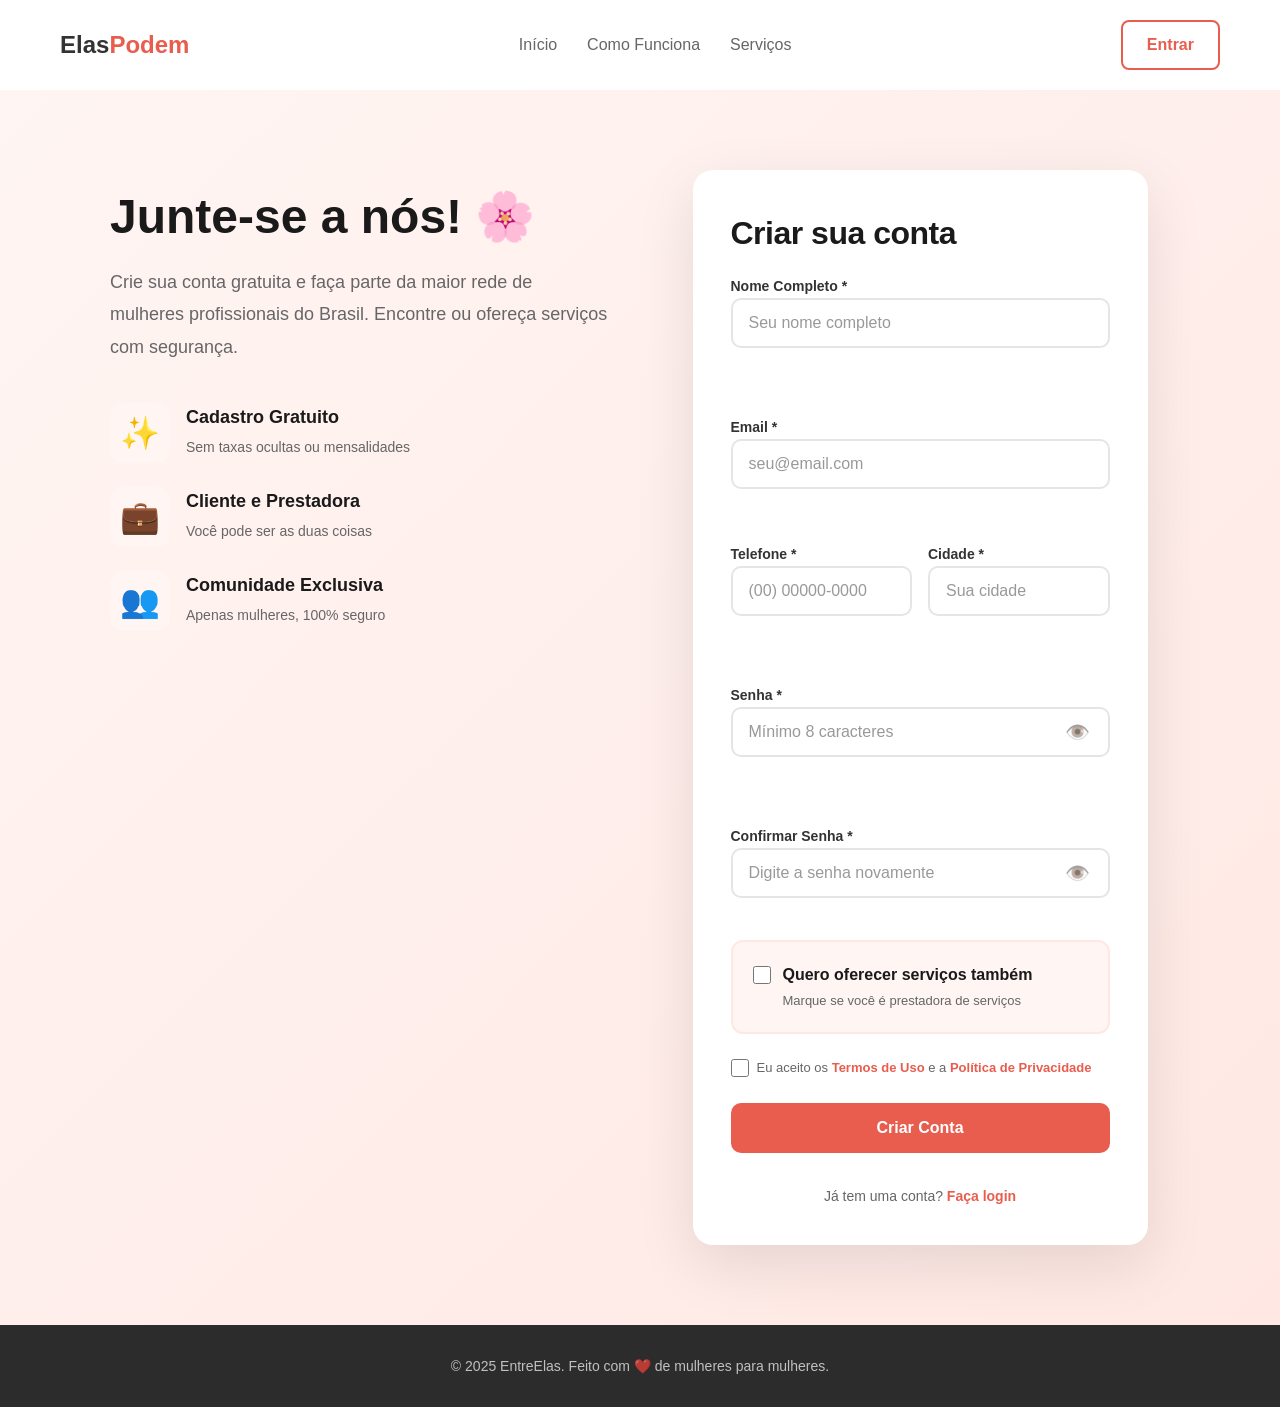
==== commit 7152c46c: "arrumando o nome" ====
--- a/entreelas/frontend/pages/cadastro.html
+++ b/entreelas/frontend/pages/cadastro.html
@@ -7,13 +7,12 @@
     <link rel="stylesheet" href="../assets/css/style.css">
     <link rel="stylesheet" href="../assets/css/login.css">
     <link rel="stylesheet" href="../assets/css/cadastro.css">
-    <link rel="stylesheet" href="../assets/css/darkmode-universal.css">
 </head>
 <body>
     <header class="header">
         <div class="container">
             <a href="../index.html" class="logo">
-                <h1 class="logo-text">Diva<span class="logo-highlight">Connect</span></h1>
+                <h1 class="logo-text">Elas<span class="logo-highlight">Podem</span></h1>
             </a>
             
             <nav class="nav">
@@ -252,6 +251,5 @@
 
     <script src="../assets/js/main.js"></script>
     <script src="../assets/js/auth.js"></script>
-    <script src="../assets/js/darkmode-universal.js"></script>
 </body>
 </html>
